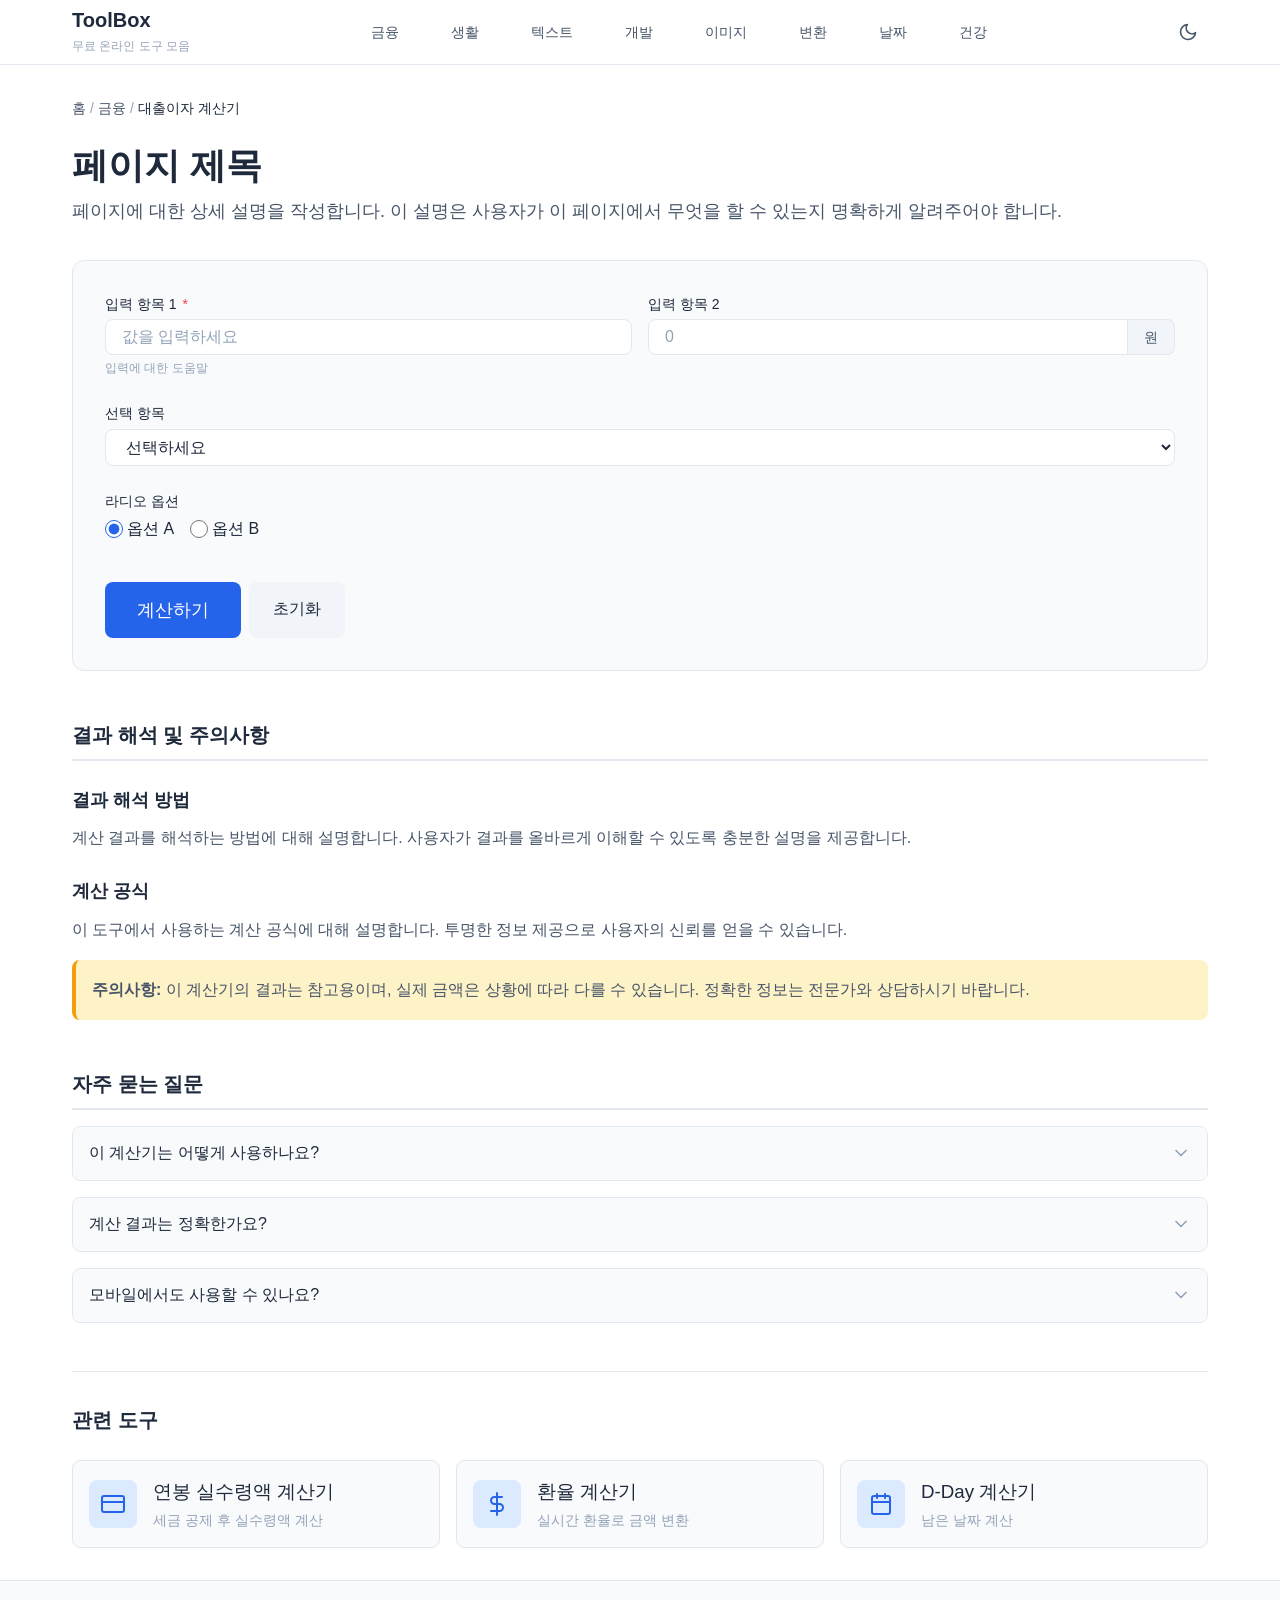
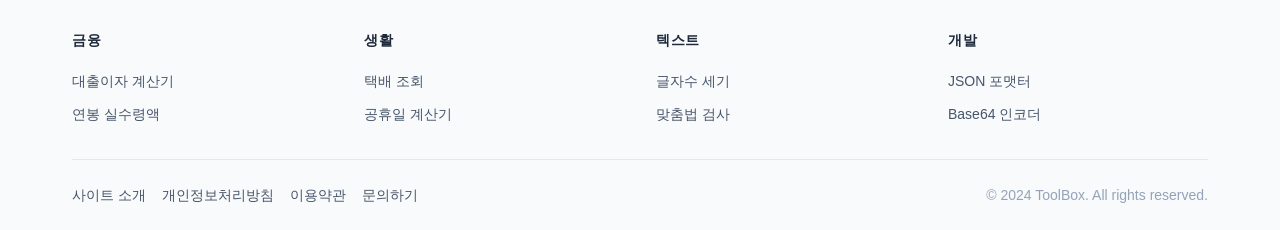
==== template.html @ 07d3b4db "first commit" ====
<!DOCTYPE html>
<html lang="ko">
<head>
  <meta charset="UTF-8">
  <meta name="viewport" content="width=device-width, initial-scale=1.0">

  <!-- SEO Meta Tags -->
  <title>페이지 제목 | 사이트명</title>
  <meta name="description" content="페이지에 대한 설명을 150-160자 내외로 작성합니다. 검색 결과에 표시됩니다.">
  <meta name="keywords" content="키워드1, 키워드2, 키워드3">
  <meta name="author" content="사이트명">
  <meta name="robots" content="index, follow">
  <link rel="canonical" href="https://judysylph.com/page-url">

  <!-- Open Graph / Facebook -->
  <meta property="og:type" content="website">
  <meta property="og:url" content="https://judysylph.com/page-url">
  <meta property="og:title" content="페이지 제목 | 사이트명">
  <meta property="og:description" content="페이지에 대한 설명을 작성합니다.">
  <meta property="og:image" content="https://judysylph.com/assets/images/og-image.png">
  <meta property="og:locale" content="ko_KR">
  <meta property="og:site_name" content="사이트명">

  <!-- Twitter -->
  <meta name="twitter:card" content="summary_large_image">
  <meta name="twitter:url" content="https://judysylph.com/page-url">
  <meta name="twitter:title" content="페이지 제목 | 사이트명">
  <meta name="twitter:description" content="페이지에 대한 설명을 작성합니다.">
  <meta name="twitter:image" content="https://judysylph.com/assets/images/og-image.png">

  <!-- Favicon -->
  <link rel="icon" type="image/x-icon" href="/assets/images/favicon.ico">
  <link rel="apple-touch-icon" href="/assets/images/apple-touch-icon.png">

  <!-- Stylesheets -->
  <link rel="stylesheet" href="/assets/css/variables.css">
  <link rel="stylesheet" href="/assets/css/common.css">
  <link rel="stylesheet" href="/assets/css/tools.css">

  <!-- Structured Data (JSON-LD) -->
  <script type="application/ld+json">
  {
    "@context": "https://schema.org",
    "@type": "WebSite",
    "name": "사이트명",
    "url": "https://judysylph.com",
    "description": "다양한 온라인 도구를 무료로 제공하는 사이트입니다.",
    "potentialAction": {
      "@type": "SearchAction",
      "target": "https://judysylph.com/search?q={search_term_string}",
      "query-input": "required name=search_term_string"
    }
  }
  </script>
</head>
<body>
  <!-- Skip Link for Accessibility -->
  <a href="#main-content" class="skip-link">본문으로 바로가기</a>

  <!-- ========================================================================
       Header
       ======================================================================== -->
  <header class="site-header">
    <div class="header-container">
      <!-- Site Brand -->
      <div class="site-brand">
        <a href="/">
          <span class="site-name">ToolBox</span>
        </a>
        <span class="site-tagline">무료 온라인 도구 모음</span>
      </div>

      <!-- Main Navigation (Desktop) -->
      <nav class="main-nav" aria-label="메인 메뉴">
        <ul class="nav-list">
          <li class="nav-item"><a href="/tools/finance/">금융</a></li>
          <li class="nav-item"><a href="/tools/life/">생활</a></li>
          <li class="nav-item"><a href="/tools/text/">텍스트</a></li>
          <li class="nav-item"><a href="/tools/dev/">개발</a></li>
          <li class="nav-item"><a href="/tools/image/">이미지</a></li>
          <li class="nav-item"><a href="/tools/convert/">변환</a></li>
          <li class="nav-item"><a href="/tools/date/">날짜</a></li>
          <li class="nav-item"><a href="/tools/health/">건강</a></li>
        </ul>
      </nav>

      <!-- Header Utilities -->
      <div class="header-utils">
        <!-- Theme Toggle -->
        <button type="button" class="btn-icon theme-toggle" aria-label="다크모드 전환">
          <svg class="icon-moon" xmlns="http://www.w3.org/2000/svg" width="20" height="20" viewBox="0 0 24 24" fill="none" stroke="currentColor" stroke-width="2" stroke-linecap="round" stroke-linejoin="round">
            <path d="M21 12.79A9 9 0 1 1 11.21 3 7 7 0 0 0 21 12.79z"></path>
          </svg>
          <svg class="icon-sun" xmlns="http://www.w3.org/2000/svg" width="20" height="20" viewBox="0 0 24 24" fill="none" stroke="currentColor" stroke-width="2" stroke-linecap="round" stroke-linejoin="round" style="display: none;">
            <circle cx="12" cy="12" r="5"></circle>
            <line x1="12" y1="1" x2="12" y2="3"></line>
            <line x1="12" y1="21" x2="12" y2="23"></line>
            <line x1="4.22" y1="4.22" x2="5.64" y2="5.64"></line>
            <line x1="18.36" y1="18.36" x2="19.78" y2="19.78"></line>
            <line x1="1" y1="12" x2="3" y2="12"></line>
            <line x1="21" y1="12" x2="23" y2="12"></line>
            <line x1="4.22" y1="19.78" x2="5.64" y2="18.36"></line>
            <line x1="18.36" y1="5.64" x2="19.78" y2="4.22"></line>
          </svg>
        </button>

        <!-- Mobile Menu Toggle -->
        <button type="button" class="btn-icon mobile-menu-toggle" aria-label="메뉴 열기" aria-expanded="false" aria-controls="mobile-nav">
          <svg class="icon-menu" xmlns="http://www.w3.org/2000/svg" width="20" height="20" viewBox="0 0 24 24" fill="none" stroke="currentColor" stroke-width="2" stroke-linecap="round" stroke-linejoin="round">
            <line x1="3" y1="12" x2="21" y2="12"></line>
            <line x1="3" y1="6" x2="21" y2="6"></line>
            <line x1="3" y1="18" x2="21" y2="18"></line>
          </svg>
          <svg class="icon-close" xmlns="http://www.w3.org/2000/svg" width="20" height="20" viewBox="0 0 24 24" fill="none" stroke="currentColor" stroke-width="2" stroke-linecap="round" stroke-linejoin="round">
            <line x1="18" y1="6" x2="6" y2="18"></line>
            <line x1="6" y1="6" x2="18" y2="18"></line>
          </svg>
        </button>
      </div>
    </div>

    <!-- Mobile Navigation -->
    <nav id="mobile-nav" class="mobile-nav" aria-label="모바일 메뉴">
      <ul class="mobile-nav-list">
        <li class="mobile-nav-item"><a href="/tools/finance/">금융</a></li>
        <li class="mobile-nav-item"><a href="/tools/life/">생활</a></li>
        <li class="mobile-nav-item"><a href="/tools/text/">텍스트</a></li>
        <li class="mobile-nav-item"><a href="/tools/dev/">개발</a></li>
        <li class="mobile-nav-item"><a href="/tools/image/">이미지</a></li>
        <li class="mobile-nav-item"><a href="/tools/convert/">변환</a></li>
        <li class="mobile-nav-item"><a href="/tools/date/">날짜</a></li>
        <li class="mobile-nav-item"><a href="/tools/health/">건강</a></li>
      </ul>
    </nav>
  </header>

  <!-- ========================================================================
       Main Content
       ======================================================================== -->
  <main id="main-content" class="site-main">
    <div class="container">
      <!-- Breadcrumb Navigation -->
      <nav class="breadcrumb" aria-label="현재 위치">
        <ol class="breadcrumb-list">
          <li class="breadcrumb-item"><a href="/">홈</a></li>
          <li class="breadcrumb-item"><a href="/tools/finance/">금융</a></li>
          <li class="breadcrumb-item" aria-current="page">대출이자 계산기</li>
        </ol>
      </nav>

      <!-- Page Header -->
      <header class="page-header">
        <h1 class="page-title">페이지 제목</h1>
        <p class="page-description">
          페이지에 대한 상세 설명을 작성합니다. 이 설명은 사용자가 이 페이지에서
          무엇을 할 수 있는지 명확하게 알려주어야 합니다.
        </p>
      </header>

      <!-- Tool Interface Section -->
      <section class="content-section">
        <div class="tool-interface">
          <form id="tool-form" class="tool-form">
            <!-- Form Row: 2 Columns -->
            <div class="form-row">
              <div class="form-group">
                <label for="input1" class="form-label">
                  입력 항목 1 <span class="required">*</span>
                </label>
                <input
                  type="text"
                  id="input1"
                  class="form-input"
                  placeholder="값을 입력하세요"
                  required
                >
                <span class="form-hint">입력에 대한 도움말</span>
              </div>

              <div class="form-group">
                <label for="input2" class="form-label">입력 항목 2</label>
                <div class="input-group">
                  <input
                    type="number"
                    id="input2"
                    class="form-input"
                    placeholder="0"
                  >
                  <span class="input-addon">원</span>
                </div>
              </div>
            </div>

            <!-- Form Group: Select -->
            <div class="form-group">
              <label for="select1" class="form-label">선택 항목</label>
              <select id="select1" class="form-select">
                <option value="">선택하세요</option>
                <option value="option1">옵션 1</option>
                <option value="option2">옵션 2</option>
                <option value="option3">옵션 3</option>
              </select>
            </div>

            <!-- Form Group: Radio -->
            <div class="form-group">
              <span class="form-label">라디오 옵션</span>
              <div class="option-group">
                <label class="option-item">
                  <input type="radio" name="radioOption" value="a" checked>
                  <span>옵션 A</span>
                </label>
                <label class="option-item">
                  <input type="radio" name="radioOption" value="b">
                  <span>옵션 B</span>
                </label>
              </div>
            </div>

            <!-- Buttons -->
            <div class="btn-group">
              <button type="submit" class="btn btn-primary btn-lg">계산하기</button>
              <button type="reset" class="btn btn-secondary">초기화</button>
            </div>
          </form>

          <!-- Result Area -->
          <div id="result-area" class="tool-result result-hidden" aria-live="polite">
            <h2 class="result-title">계산 결과</h2>

            <!-- Primary Result -->
            <div class="result-primary">
              <p class="result-label">총 금액</p>
              <p class="result-value">1,234,567<span class="result-unit">원</span></p>
            </div>

            <!-- Result Details -->
            <div class="result-list">
              <div class="result-item">
                <span class="result-item-label">항목 1</span>
                <span class="result-item-value">100,000원</span>
              </div>
              <div class="result-item">
                <span class="result-item-label">항목 2</span>
                <span class="result-item-value">50,000원</span>
              </div>
            </div>
          </div>
        </div>
      </section>

      <!-- Guide Section -->
      <section class="content-section tool-guide">
        <h2 class="section-title">결과 해석 및 주의사항</h2>
        <div class="guide-content">
          <h3>결과 해석 방법</h3>
          <p>
            계산 결과를 해석하는 방법에 대해 설명합니다. 사용자가 결과를 올바르게
            이해할 수 있도록 충분한 설명을 제공합니다.
          </p>

          <h3>계산 공식</h3>
          <p>
            이 도구에서 사용하는 계산 공식에 대해 설명합니다. 투명한 정보 제공으로
            사용자의 신뢰를 얻을 수 있습니다.
          </p>

          <div class="notice-box warning">
            <strong>주의사항:</strong> 이 계산기의 결과는 참고용이며, 실제 금액은
            상황에 따라 다를 수 있습니다. 정확한 정보는 전문가와 상담하시기 바랍니다.
          </div>
        </div>
      </section>

      <!-- FAQ Section -->
      <section class="content-section tool-faq">
        <h2 class="section-title">자주 묻는 질문</h2>
        <div class="faq-list" itemscope itemtype="https://schema.org/FAQPage">
          <!-- FAQ Item 1 -->
          <div class="faq-item" itemscope itemprop="mainEntity" itemtype="https://schema.org/Question">
            <button type="button" class="faq-question" aria-expanded="false">
              <span itemprop="name">이 계산기는 어떻게 사용하나요?</span>
              <svg class="faq-icon" xmlns="http://www.w3.org/2000/svg" width="20" height="20" viewBox="0 0 24 24" fill="none" stroke="currentColor" stroke-width="2" stroke-linecap="round" stroke-linejoin="round">
                <polyline points="6 9 12 15 18 9"></polyline>
              </svg>
            </button>
            <div class="faq-answer" itemscope itemprop="acceptedAnswer" itemtype="https://schema.org/Answer">
              <div itemprop="text">
                <p>
                  입력 필드에 필요한 값을 입력한 후 '계산하기' 버튼을 클릭하면
                  결과가 자동으로 계산되어 표시됩니다.
                </p>
              </div>
            </div>
          </div>

          <!-- FAQ Item 2 -->
          <div class="faq-item" itemscope itemprop="mainEntity" itemtype="https://schema.org/Question">
            <button type="button" class="faq-question" aria-expanded="false">
              <span itemprop="name">계산 결과는 정확한가요?</span>
              <svg class="faq-icon" xmlns="http://www.w3.org/2000/svg" width="20" height="20" viewBox="0 0 24 24" fill="none" stroke="currentColor" stroke-width="2" stroke-linecap="round" stroke-linejoin="round">
                <polyline points="6 9 12 15 18 9"></polyline>
              </svg>
            </button>
            <div class="faq-answer" itemscope itemprop="acceptedAnswer" itemtype="https://schema.org/Answer">
              <div itemprop="text">
                <p>
                  이 계산기는 일반적인 공식을 기반으로 계산됩니다. 참고용으로
                  사용하시고, 정확한 정보가 필요한 경우 전문가와 상담하시기 바랍니다.
                </p>
              </div>
            </div>
          </div>

          <!-- FAQ Item 3 -->
          <div class="faq-item" itemscope itemprop="mainEntity" itemtype="https://schema.org/Question">
            <button type="button" class="faq-question" aria-expanded="false">
              <span itemprop="name">모바일에서도 사용할 수 있나요?</span>
              <svg class="faq-icon" xmlns="http://www.w3.org/2000/svg" width="20" height="20" viewBox="0 0 24 24" fill="none" stroke="currentColor" stroke-width="2" stroke-linecap="round" stroke-linejoin="round">
                <polyline points="6 9 12 15 18 9"></polyline>
              </svg>
            </button>
            <div class="faq-answer" itemscope itemprop="acceptedAnswer" itemtype="https://schema.org/Answer">
              <div itemprop="text">
                <p>
                  네, 이 도구는 모든 기기에서 사용할 수 있도록 반응형으로 설계되었습니다.
                  스마트폰, 태블릿, PC 등에서 편리하게 이용하실 수 있습니다.
                </p>
              </div>
            </div>
          </div>
        </div>
      </section>

      <!-- Related Tools -->
      <aside class="related-tools">
        <h2>관련 도구</h2>
        <div class="tools-grid">
          <!-- Tool Card 1 -->
          <a href="/tools/finance/salary-calculator.html" class="tool-card">
            <div class="tool-card-icon">
              <svg xmlns="http://www.w3.org/2000/svg" width="24" height="24" viewBox="0 0 24 24" fill="none" stroke="currentColor" stroke-width="2" stroke-linecap="round" stroke-linejoin="round">
                <rect x="1" y="4" width="22" height="16" rx="2" ry="2"></rect>
                <line x1="1" y1="10" x2="23" y2="10"></line>
              </svg>
            </div>
            <div class="tool-card-content">
              <h3 class="tool-card-title">연봉 실수령액 계산기</h3>
              <p class="tool-card-desc">세금 공제 후 실수령액 계산</p>
            </div>
          </a>

          <!-- Tool Card 2 -->
          <a href="/tools/convert/currency-calculator.html" class="tool-card">
            <div class="tool-card-icon">
              <svg xmlns="http://www.w3.org/2000/svg" width="24" height="24" viewBox="0 0 24 24" fill="none" stroke="currentColor" stroke-width="2" stroke-linecap="round" stroke-linejoin="round">
                <line x1="12" y1="1" x2="12" y2="23"></line>
                <path d="M17 5H9.5a3.5 3.5 0 0 0 0 7h5a3.5 3.5 0 0 1 0 7H6"></path>
              </svg>
            </div>
            <div class="tool-card-content">
              <h3 class="tool-card-title">환율 계산기</h3>
              <p class="tool-card-desc">실시간 환율로 금액 변환</p>
            </div>
          </a>

          <!-- Tool Card 3 -->
          <a href="/tools/date/dday-calculator.html" class="tool-card">
            <div class="tool-card-icon">
              <svg xmlns="http://www.w3.org/2000/svg" width="24" height="24" viewBox="0 0 24 24" fill="none" stroke="currentColor" stroke-width="2" stroke-linecap="round" stroke-linejoin="round">
                <rect x="3" y="4" width="18" height="18" rx="2" ry="2"></rect>
                <line x1="16" y1="2" x2="16" y2="6"></line>
                <line x1="8" y1="2" x2="8" y2="6"></line>
                <line x1="3" y1="10" x2="21" y2="10"></line>
              </svg>
            </div>
            <div class="tool-card-content">
              <h3 class="tool-card-title">D-Day 계산기</h3>
              <p class="tool-card-desc">남은 날짜 계산</p>
            </div>
          </a>
        </div>
      </aside>
    </div>
  </main>

  <!-- ========================================================================
       Footer
       ======================================================================== -->
  <footer class="site-footer">
    <div class="footer-container">
      <!-- Footer Navigation -->
      <div class="footer-nav">
        <div class="footer-section">
          <h3>금융</h3>
          <ul class="footer-links">
            <li><a href="/tools/finance/loan-calculator.html">대출이자 계산기</a></li>
            <li><a href="/tools/finance/salary-calculator.html">연봉 실수령액</a></li>
          </ul>
        </div>
        <div class="footer-section">
          <h3>생활</h3>
          <ul class="footer-links">
            <li><a href="/tools/life/delivery-tracking.html">택배 조회</a></li>
            <li><a href="/tools/life/holiday-calculator.html">공휴일 계산기</a></li>
          </ul>
        </div>
        <div class="footer-section">
          <h3>텍스트</h3>
          <ul class="footer-links">
            <li><a href="/tools/text/char-counter.html">글자수 세기</a></li>
            <li><a href="/tools/text/spell-checker.html">맞춤법 검사</a></li>
          </ul>
        </div>
        <div class="footer-section">
          <h3>개발</h3>
          <ul class="footer-links">
            <li><a href="/tools/dev/json-formatter.html">JSON 포맷터</a></li>
            <li><a href="/tools/dev/base64-encoder.html">Base64 인코더</a></li>
          </ul>
        </div>
      </div>

      <!-- Footer Bottom -->
      <div class="footer-bottom">
        <nav class="footer-legal" aria-label="법적 고지">
          <a href="/pages/about.html">사이트 소개</a>
          <a href="/pages/privacy-policy.html">개인정보처리방침</a>
          <a href="/pages/terms-of-service.html">이용약관</a>
          <a href="/pages/contact.html">문의하기</a>
        </nav>
        <p class="footer-copyright">
          &copy; 2024 ToolBox. All rights reserved.
        </p>
      </div>
    </div>
  </footer>

  <!-- Scripts -->
  <script src="/assets/js/common.js"></script>
  <!-- Tool-specific script -->
  <!-- <script src="/assets/js/tools/tool-name.js"></script> -->
</body>
</html>
---- assets/css/variables.css ----
/* ==========================================================================
   CSS Variables - Design Tokens
   ========================================================================== */

:root {
  /* Colors - Light Theme */
  --color-primary: #2563eb;
  --color-primary-hover: #1d4ed8;
  --color-primary-light: #dbeafe;

  --color-secondary: #64748b;
  --color-secondary-hover: #475569;

  --color-success: #22c55e;
  --color-warning: #f59e0b;
  --color-error: #ef4444;

  /* Background Colors */
  --color-bg-primary: #ffffff;
  --color-bg-secondary: #f8fafc;
  --color-bg-tertiary: #f1f5f9;

  /* Text Colors */
  --color-text-primary: #1e293b;
  --color-text-secondary: #475569;
  --color-text-tertiary: #94a3b8;
  --color-text-inverse: #ffffff;

  /* Border Colors */
  --color-border: #e2e8f0;
  --color-border-hover: #cbd5e1;

  /* Typography */
  --font-family-base: 'Pretendard', -apple-system, BlinkMacSystemFont, 'Segoe UI', Roboto, sans-serif;
  --font-family-mono: 'Fira Code', 'Consolas', monospace;

  --font-size-xs: 0.75rem;    /* 12px */
  --font-size-sm: 0.875rem;   /* 14px */
  --font-size-base: 1rem;     /* 16px */
  --font-size-lg: 1.125rem;   /* 18px */
  --font-size-xl: 1.25rem;    /* 20px */
  --font-size-2xl: 1.5rem;    /* 24px */
  --font-size-3xl: 1.875rem;  /* 30px */
  --font-size-4xl: 2.25rem;   /* 36px */

  --font-weight-normal: 400;
  --font-weight-medium: 500;
  --font-weight-semibold: 600;
  --font-weight-bold: 700;

  --line-height-tight: 1.25;
  --line-height-base: 1.6;
  --line-height-relaxed: 1.75;

  /* Spacing */
  --spacing-xs: 0.25rem;   /* 4px */
  --spacing-sm: 0.5rem;    /* 8px */
  --spacing-md: 1rem;      /* 16px */
  --spacing-lg: 1.5rem;    /* 24px */
  --spacing-xl: 2rem;      /* 32px */
  --spacing-2xl: 3rem;     /* 48px */
  --spacing-3xl: 4rem;     /* 64px */

  /* Layout */
  --container-max-width: 1200px;
  --container-padding: 1rem;
  --header-height: 64px;

  /* Border Radius */
  --radius-sm: 4px;
  --radius-md: 8px;
  --radius-lg: 12px;
  --radius-full: 9999px;

  /* Shadows */
  --shadow-sm: 0 1px 2px rgba(0, 0, 0, 0.05);
  --shadow-md: 0 4px 6px -1px rgba(0, 0, 0, 0.1);
  --shadow-lg: 0 10px 15px -3px rgba(0, 0, 0, 0.1);

  /* Z-index */
  --z-dropdown: 100;
  --z-header: 200;
  --z-modal: 300;

  /* Transitions */
  --transition-fast: 150ms ease;
  --transition-base: 250ms ease;
}

/* Dark Theme */
[data-theme="dark"] {
  --color-primary: #3b82f6;
  --color-primary-hover: #60a5fa;
  --color-primary-light: #1e3a5f;

  --color-bg-primary: #0f172a;
  --color-bg-secondary: #1e293b;
  --color-bg-tertiary: #334155;

  --color-text-primary: #f1f5f9;
  --color-text-secondary: #cbd5e1;
  --color-text-tertiary: #64748b;

  --color-border: #334155;
  --color-border-hover: #475569;

  --shadow-sm: 0 1px 2px rgba(0, 0, 0, 0.3);
  --shadow-md: 0 4px 6px -1px rgba(0, 0, 0, 0.4);
  --shadow-lg: 0 10px 15px -3px rgba(0, 0, 0, 0.5);
}
---- assets/css/common.css ----
/* ==========================================================================
   Common Styles - Base Layout
   ========================================================================== */

/* Reset & Base
   ========================================================================== */
*,
*::before,
*::after {
  box-sizing: border-box;
  margin: 0;
  padding: 0;
}

html {
  font-size: 16px;
  scroll-behavior: smooth;
  -webkit-text-size-adjust: 100%;
}

body {
  font-family: var(--font-family-base);
  font-size: var(--font-size-base);
  font-weight: var(--font-weight-normal);
  line-height: var(--line-height-base);
  color: var(--color-text-primary);
  background-color: var(--color-bg-primary);
  min-height: 100vh;
  display: flex;
  flex-direction: column;
}

/* Links */
a {
  color: var(--color-primary);
  text-decoration: none;
  transition: color var(--transition-fast);
}

a:hover {
  color: var(--color-primary-hover);
}

a:focus-visible {
  outline: 2px solid var(--color-primary);
  outline-offset: 2px;
}

/* Images */
img {
  max-width: 100%;
  height: auto;
  display: block;
}

/* Lists */
ul,
ol {
  list-style: none;
}

/* Buttons */
button {
  font-family: inherit;
  font-size: inherit;
  cursor: pointer;
  border: none;
  background: none;
}

button:focus-visible {
  outline: 2px solid var(--color-primary);
  outline-offset: 2px;
}

/* Inputs */
input,
textarea,
select {
  font-family: inherit;
  font-size: inherit;
}

/* Container
   ========================================================================== */
.container {
  width: 100%;
  max-width: var(--container-max-width);
  margin: 0 auto;
  padding: 0 var(--container-padding);
}

/* Skip Link (Accessibility)
   ========================================================================== */
.skip-link {
  position: absolute;
  top: -100%;
  left: 0;
  background: var(--color-primary);
  color: var(--color-text-inverse);
  padding: var(--spacing-sm) var(--spacing-md);
  z-index: var(--z-modal);
  transition: top var(--transition-fast);
}

.skip-link:focus {
  top: 0;
}

/* ==========================================================================
   Header
   ========================================================================== */
.site-header {
  position: sticky;
  top: 0;
  z-index: var(--z-header);
  background-color: var(--color-bg-primary);
  border-bottom: 1px solid var(--color-border);
}

.header-container {
  display: flex;
  align-items: center;
  justify-content: space-between;
  height: var(--header-height);
  padding: 0 var(--container-padding);
  max-width: var(--container-max-width);
  margin: 0 auto;
}

/* Logo & Site Info */
.site-brand {
  display: flex;
  flex-direction: column;
  gap: 2px;
}

.site-brand a {
  color: var(--color-text-primary);
  text-decoration: none;
}

.site-name {
  font-size: var(--font-size-xl);
  font-weight: var(--font-weight-bold);
  line-height: var(--line-height-tight);
}

.site-tagline {
  font-size: var(--font-size-xs);
  color: var(--color-text-tertiary);
  display: none;
}

/* Main Navigation */
.main-nav {
  display: none;
}

.nav-list {
  display: flex;
  align-items: center;
  gap: var(--spacing-xs);
}

.nav-item a {
  display: block;
  padding: var(--spacing-sm) var(--spacing-md);
  color: var(--color-text-secondary);
  font-size: var(--font-size-sm);
  font-weight: var(--font-weight-medium);
  border-radius: var(--radius-md);
  transition: background-color var(--transition-fast), color var(--transition-fast);
}

.nav-item a:hover,
.nav-item a.active {
  color: var(--color-primary);
  background-color: var(--color-primary-light);
}

/* Header Utilities */
.header-utils {
  display: flex;
  align-items: center;
  gap: var(--spacing-sm);
}

.btn-icon {
  display: flex;
  align-items: center;
  justify-content: center;
  width: 40px;
  height: 40px;
  border-radius: var(--radius-md);
  color: var(--color-text-secondary);
  transition: background-color var(--transition-fast), color var(--transition-fast);
}

.btn-icon:hover {
  background-color: var(--color-bg-tertiary);
  color: var(--color-text-primary);
}

.btn-icon svg {
  width: 20px;
  height: 20px;
}

/* Mobile Menu Toggle */
.mobile-menu-toggle {
  display: flex;
}

.mobile-menu-toggle .icon-close {
  display: none;
}

.mobile-menu-toggle.active .icon-menu {
  display: none;
}

.mobile-menu-toggle.active .icon-close {
  display: block;
}

/* Mobile Navigation */
.mobile-nav {
  display: none;
  position: absolute;
  top: var(--header-height);
  left: 0;
  right: 0;
  background-color: var(--color-bg-primary);
  border-bottom: 1px solid var(--color-border);
  box-shadow: var(--shadow-lg);
  max-height: calc(100vh - var(--header-height));
  overflow-y: auto;
}

.mobile-nav.active {
  display: block;
}

.mobile-nav-list {
  padding: var(--spacing-md);
}

.mobile-nav-item a {
  display: block;
  padding: var(--spacing-md);
  color: var(--color-text-secondary);
  font-weight: var(--font-weight-medium);
  border-radius: var(--radius-md);
}

.mobile-nav-item a:hover,
.mobile-nav-item a.active {
  color: var(--color-primary);
  background-color: var(--color-primary-light);
}

/* ==========================================================================
   Main Content
   ========================================================================== */
.site-main {
  flex: 1;
  padding: var(--spacing-xl) 0;
}

/* Breadcrumb */
.breadcrumb {
  margin-bottom: var(--spacing-lg);
}

.breadcrumb-list {
  display: flex;
  flex-wrap: wrap;
  align-items: center;
  gap: var(--spacing-xs);
  font-size: var(--font-size-sm);
}

.breadcrumb-item {
  display: flex;
  align-items: center;
  gap: var(--spacing-xs);
  color: var(--color-text-tertiary);
}

.breadcrumb-item:not(:last-child)::after {
  content: '/';
  color: var(--color-text-tertiary);
}

.breadcrumb-item a {
  color: var(--color-text-secondary);
}

.breadcrumb-item a:hover {
  color: var(--color-primary);
}

.breadcrumb-item[aria-current="page"] {
  color: var(--color-text-primary);
  font-weight: var(--font-weight-medium);
}

/* Page Header */
.page-header {
  margin-bottom: var(--spacing-xl);
}

.page-title {
  font-size: var(--font-size-3xl);
  font-weight: var(--font-weight-bold);
  line-height: var(--line-height-tight);
  color: var(--color-text-primary);
  margin-bottom: var(--spacing-sm);
}

.page-description {
  font-size: var(--font-size-lg);
  color: var(--color-text-secondary);
  line-height: var(--line-height-relaxed);
}

/* Content Sections */
.content-section {
  margin-bottom: var(--spacing-2xl);
}

.section-title {
  font-size: var(--font-size-xl);
  font-weight: var(--font-weight-semibold);
  color: var(--color-text-primary);
  margin-bottom: var(--spacing-md);
  padding-bottom: var(--spacing-sm);
  border-bottom: 2px solid var(--color-border);
}

.section-content {
  color: var(--color-text-secondary);
  line-height: var(--line-height-relaxed);
}

.section-content p {
  margin-bottom: var(--spacing-md);
}

.section-content p:last-child {
  margin-bottom: 0;
}

/* ==========================================================================
   Footer
   ========================================================================== */
.site-footer {
  background-color: var(--color-bg-secondary);
  border-top: 1px solid var(--color-border);
  padding: var(--spacing-2xl) 0 var(--spacing-lg);
  margin-top: auto;
}

.footer-container {
  max-width: var(--container-max-width);
  margin: 0 auto;
  padding: 0 var(--container-padding);
}

/* Footer Navigation */
.footer-nav {
  display: grid;
  grid-template-columns: repeat(2, 1fr);
  gap: var(--spacing-xl);
  margin-bottom: var(--spacing-xl);
}

.footer-section h3 {
  font-size: var(--font-size-sm);
  font-weight: var(--font-weight-semibold);
  color: var(--color-text-primary);
  margin-bottom: var(--spacing-md);
  text-transform: uppercase;
  letter-spacing: 0.05em;
}

.footer-links {
  display: flex;
  flex-direction: column;
  gap: var(--spacing-sm);
}

.footer-links a {
  color: var(--color-text-secondary);
  font-size: var(--font-size-sm);
}

.footer-links a:hover {
  color: var(--color-primary);
}

/* Footer Bottom */
.footer-bottom {
  display: flex;
  flex-direction: column;
  gap: var(--spacing-md);
  padding-top: var(--spacing-lg);
  border-top: 1px solid var(--color-border);
}

.footer-legal {
  display: flex;
  flex-wrap: wrap;
  gap: var(--spacing-md);
}

.footer-legal a {
  color: var(--color-text-secondary);
  font-size: var(--font-size-sm);
}

.footer-legal a:hover {
  color: var(--color-primary);
}

.footer-copyright {
  font-size: var(--font-size-sm);
  color: var(--color-text-tertiary);
}

/* ==========================================================================
   Utility Classes
   ========================================================================== */

/* Visibility */
.visually-hidden {
  position: absolute;
  width: 1px;
  height: 1px;
  padding: 0;
  margin: -1px;
  overflow: hidden;
  clip: rect(0, 0, 0, 0);
  white-space: nowrap;
  border: 0;
}

/* Text */
.text-center {
  text-align: center;
}

.text-primary {
  color: var(--color-primary);
}

.text-secondary {
  color: var(--color-text-secondary);
}

/* Spacing */
.mt-md {
  margin-top: var(--spacing-md);
}

.mb-md {
  margin-bottom: var(--spacing-md);
}

.mt-lg {
  margin-top: var(--spacing-lg);
}

.mb-lg {
  margin-bottom: var(--spacing-lg);
}

/* ==========================================================================
   Responsive - Tablet (768px+)
   ========================================================================== */
@media (min-width: 768px) {
  :root {
    --container-padding: 1.5rem;
  }

  .site-tagline {
    display: block;
  }

  .main-nav {
    display: block;
  }

  .mobile-menu-toggle {
    display: none;
  }

  .mobile-nav {
    display: none !important;
  }

  .page-title {
    font-size: var(--font-size-4xl);
  }

  .footer-nav {
    grid-template-columns: repeat(4, 1fr);
  }

  .footer-bottom {
    flex-direction: row;
    justify-content: space-between;
    align-items: center;
  }
}

/* ==========================================================================
   Responsive - Desktop (1024px+)
   ========================================================================== */
@media (min-width: 1024px) {
  :root {
    --container-padding: 2rem;
  }

  .nav-item a {
    padding: var(--spacing-sm) var(--spacing-lg);
  }
}

/* ==========================================================================
   Print Styles
   ========================================================================== */
@media print {
  .site-header,
  .site-footer,
  .breadcrumb,
  .btn-icon {
    display: none;
  }

  .site-main {
    padding: 0;
  }

  body {
    font-size: 12pt;
    line-height: 1.5;
    color: #000;
    background: #fff;
  }

  a {
    color: #000;
    text-decoration: underline;
  }
}
---- assets/css/tools.css ----
/* ==========================================================================
   Tool Pages Styles
   ========================================================================== */

/* Tool Interface Container
   ========================================================================== */
.tool-interface {
  background-color: var(--color-bg-secondary);
  border: 1px solid var(--color-border);
  border-radius: var(--radius-lg);
  padding: var(--spacing-lg);
  margin-bottom: var(--spacing-xl);
}

/* Form Styles
   ========================================================================== */
.tool-form {
  display: flex;
  flex-direction: column;
  gap: var(--spacing-lg);
}

.form-group {
  display: flex;
  flex-direction: column;
  gap: var(--spacing-xs);
}

.form-row {
  display: grid;
  gap: var(--spacing-md);
}

.form-label {
  font-size: var(--font-size-sm);
  font-weight: var(--font-weight-medium);
  color: var(--color-text-primary);
}

.form-label .required {
  color: var(--color-error);
  margin-left: 2px;
}

.form-input,
.form-select,
.form-textarea {
  width: 100%;
  padding: var(--spacing-sm) var(--spacing-md);
  font-size: var(--font-size-base);
  color: var(--color-text-primary);
  background-color: var(--color-bg-primary);
  border: 1px solid var(--color-border);
  border-radius: var(--radius-md);
  transition: border-color var(--transition-fast), box-shadow var(--transition-fast);
}

.form-input:focus,
.form-select:focus,
.form-textarea:focus {
  outline: none;
  border-color: var(--color-primary);
  box-shadow: 0 0 0 3px var(--color-primary-light);
}

.form-input::placeholder {
  color: var(--color-text-tertiary);
}

.form-input:disabled,
.form-select:disabled {
  background-color: var(--color-bg-tertiary);
  cursor: not-allowed;
  opacity: 0.7;
}

.form-textarea {
  min-height: 120px;
  resize: vertical;
}

.form-hint {
  font-size: var(--font-size-xs);
  color: var(--color-text-tertiary);
}

.form-error {
  font-size: var(--font-size-xs);
  color: var(--color-error);
}

/* Input Group (Input + Addon) */
.input-group {
  display: flex;
}

.input-group .form-input {
  border-top-right-radius: 0;
  border-bottom-right-radius: 0;
}

.input-addon {
  display: flex;
  align-items: center;
  padding: 0 var(--spacing-md);
  background-color: var(--color-bg-tertiary);
  border: 1px solid var(--color-border);
  border-left: none;
  border-radius: 0 var(--radius-md) var(--radius-md) 0;
  font-size: var(--font-size-sm);
  color: var(--color-text-secondary);
}

/* Radio & Checkbox Group */
.option-group {
  display: flex;
  flex-wrap: wrap;
  gap: var(--spacing-md);
}

.option-item {
  display: flex;
  align-items: center;
  gap: var(--spacing-xs);
  cursor: pointer;
}

.option-item input[type="radio"],
.option-item input[type="checkbox"] {
  width: 18px;
  height: 18px;
  accent-color: var(--color-primary);
  cursor: pointer;
}

/* Buttons
   ========================================================================== */
.btn-group {
  display: flex;
  flex-wrap: wrap;
  gap: var(--spacing-sm);
  margin-top: var(--spacing-md);
}

.btn {
  display: inline-flex;
  align-items: center;
  justify-content: center;
  gap: var(--spacing-xs);
  padding: var(--spacing-sm) var(--spacing-lg);
  font-size: var(--font-size-base);
  font-weight: var(--font-weight-medium);
  border-radius: var(--radius-md);
  transition: background-color var(--transition-fast), transform var(--transition-fast);
}

.btn:active {
  transform: scale(0.98);
}

.btn-primary {
  background-color: var(--color-primary);
  color: var(--color-text-inverse);
}

.btn-primary:hover {
  background-color: var(--color-primary-hover);
  color: var(--color-text-inverse);
}

.btn-secondary {
  background-color: var(--color-bg-tertiary);
  color: var(--color-text-primary);
}

.btn-secondary:hover {
  background-color: var(--color-border);
}

.btn-lg {
  padding: var(--spacing-md) var(--spacing-xl);
  font-size: var(--font-size-lg);
}

.btn svg {
  width: 18px;
  height: 18px;
}

/* Result Area
   ========================================================================== */
.tool-result {
  margin-top: var(--spacing-lg);
  padding-top: var(--spacing-lg);
  border-top: 1px solid var(--color-border);
}

.result-hidden {
  display: none;
}

.result-title {
  font-size: var(--font-size-lg);
  font-weight: var(--font-weight-semibold);
  color: var(--color-text-primary);
  margin-bottom: var(--spacing-md);
}

/* Primary Result */
.result-primary {
  background-color: var(--color-primary-light);
  border: 1px solid var(--color-primary);
  border-radius: var(--radius-md);
  padding: var(--spacing-lg);
  margin-bottom: var(--spacing-md);
  text-align: center;
}

.result-label {
  font-size: var(--font-size-sm);
  color: var(--color-text-secondary);
  margin-bottom: var(--spacing-xs);
}

.result-value {
  font-size: var(--font-size-3xl);
  font-weight: var(--font-weight-bold);
  color: var(--color-primary);
}

.result-unit {
  font-size: var(--font-size-lg);
  color: var(--color-text-secondary);
  margin-left: var(--spacing-xs);
}

/* Result Table */
.result-table {
  width: 100%;
  border-collapse: collapse;
  font-size: var(--font-size-sm);
}

.result-table th,
.result-table td {
  padding: var(--spacing-sm) var(--spacing-md);
  text-align: left;
  border-bottom: 1px solid var(--color-border);
}

.result-table th {
  background-color: var(--color-bg-tertiary);
  font-weight: var(--font-weight-semibold);
  color: var(--color-text-primary);
}

.result-table td {
  color: var(--color-text-secondary);
}

.result-table tbody tr:hover {
  background-color: var(--color-bg-tertiary);
}

.result-table .text-right {
  text-align: right;
}

/* Result List */
.result-list {
  display: flex;
  flex-direction: column;
  gap: var(--spacing-sm);
}

.result-item {
  display: flex;
  justify-content: space-between;
  padding: var(--spacing-sm) 0;
  border-bottom: 1px solid var(--color-border);
}

.result-item:last-child {
  border-bottom: none;
}

.result-item-label {
  color: var(--color-text-secondary);
}

.result-item-value {
  font-weight: var(--font-weight-medium);
  color: var(--color-text-primary);
}

/* Guide Section
   ========================================================================== */
.tool-guide {
  margin-bottom: var(--spacing-2xl);
}

.guide-content {
  color: var(--color-text-secondary);
  line-height: var(--line-height-relaxed);
}

.guide-content h3 {
  font-size: var(--font-size-lg);
  font-weight: var(--font-weight-semibold);
  color: var(--color-text-primary);
  margin-top: var(--spacing-lg);
  margin-bottom: var(--spacing-sm);
}

.guide-content p {
  margin-bottom: var(--spacing-md);
}

.guide-content ul,
.guide-content ol {
  margin-bottom: var(--spacing-md);
  padding-left: var(--spacing-lg);
}

.guide-content ul {
  list-style: disc;
}

.guide-content ol {
  list-style: decimal;
}

.guide-content li {
  margin-bottom: var(--spacing-xs);
}

/* Notice Box */
.notice-box {
  padding: var(--spacing-md);
  border-radius: var(--radius-md);
  margin: var(--spacing-md) 0;
}

.notice-box.info {
  background-color: var(--color-primary-light);
  border-left: 4px solid var(--color-primary);
}

.notice-box.warning {
  background-color: #fef3c7;
  border-left: 4px solid var(--color-warning);
}

.notice-box.error {
  background-color: #fee2e2;
  border-left: 4px solid var(--color-error);
}

[data-theme="dark"] .notice-box.warning {
  background-color: #422006;
}

[data-theme="dark"] .notice-box.error {
  background-color: #450a0a;
}

/* FAQ Section
   ========================================================================== */
.tool-faq {
  margin-bottom: var(--spacing-2xl);
}

.faq-list {
  display: flex;
  flex-direction: column;
  gap: var(--spacing-md);
}

.faq-item {
  border: 1px solid var(--color-border);
  border-radius: var(--radius-md);
  overflow: hidden;
}

.faq-question {
  width: 100%;
  display: flex;
  justify-content: space-between;
  align-items: center;
  padding: var(--spacing-md);
  text-align: left;
  font-size: var(--font-size-base);
  font-weight: var(--font-weight-medium);
  color: var(--color-text-primary);
  background-color: var(--color-bg-secondary);
  cursor: pointer;
}

.faq-question:hover {
  background-color: var(--color-bg-tertiary);
}

.faq-icon {
  width: 20px;
  height: 20px;
  color: var(--color-text-tertiary);
  transition: transform var(--transition-base);
}

.faq-item.active .faq-icon {
  transform: rotate(180deg);
}

.faq-answer {
  display: none;
  padding: var(--spacing-md);
  color: var(--color-text-secondary);
  line-height: var(--line-height-relaxed);
  background-color: var(--color-bg-primary);
}

.faq-item.active .faq-answer {
  display: block;
}

/* Related Tools
   ========================================================================== */
.related-tools {
  margin-top: var(--spacing-2xl);
  padding-top: var(--spacing-xl);
  border-top: 1px solid var(--color-border);
}

.related-tools h2 {
  font-size: var(--font-size-xl);
  font-weight: var(--font-weight-semibold);
  margin-bottom: var(--spacing-lg);
}

.tools-grid {
  display: grid;
  grid-template-columns: repeat(1, 1fr);
  gap: var(--spacing-md);
}

.tool-card {
  display: flex;
  align-items: center;
  gap: var(--spacing-md);
  padding: var(--spacing-md);
  background-color: var(--color-bg-secondary);
  border: 1px solid var(--color-border);
  border-radius: var(--radius-md);
  transition: border-color var(--transition-fast), box-shadow var(--transition-fast);
}

.tool-card:hover {
  border-color: var(--color-primary);
  box-shadow: var(--shadow-md);
}

.tool-card-icon {
  width: 48px;
  height: 48px;
  display: flex;
  align-items: center;
  justify-content: center;
  background-color: var(--color-primary-light);
  border-radius: var(--radius-md);
  color: var(--color-primary);
}

.tool-card-icon svg {
  width: 24px;
  height: 24px;
}

.tool-card-content {
  flex: 1;
}

.tool-card-title {
  font-weight: var(--font-weight-medium);
  color: var(--color-text-primary);
  margin-bottom: 2px;
}

.tool-card-desc {
  font-size: var(--font-size-sm);
  color: var(--color-text-tertiary);
}

/* Ad Container Placeholder
   ========================================================================== */
.ad-container {
  margin: var(--spacing-xl) 0;
  padding: var(--spacing-lg);
  background-color: var(--color-bg-tertiary);
  border: 1px dashed var(--color-border);
  border-radius: var(--radius-md);
  text-align: center;
  min-height: 100px;
}

.ad-placeholder-text {
  font-size: var(--font-size-sm);
  color: var(--color-text-tertiary);
}

/* ==========================================================================
   Responsive - Tablet (768px+)
   ========================================================================== */
@media (min-width: 768px) {
  .tool-interface {
    padding: var(--spacing-xl);
  }

  .form-row {
    grid-template-columns: repeat(2, 1fr);
  }

  .form-row.cols-3 {
    grid-template-columns: repeat(3, 1fr);
  }

  .tools-grid {
    grid-template-columns: repeat(2, 1fr);
  }
}

/* ==========================================================================
   Responsive - Desktop (1024px+)
   ========================================================================== */
@media (min-width: 1024px) {
  .tools-grid {
    grid-template-columns: repeat(3, 1fr);
  }

  .result-primary {
    padding: var(--spacing-xl);
  }

  .result-value {
    font-size: var(--font-size-4xl);
  }
}
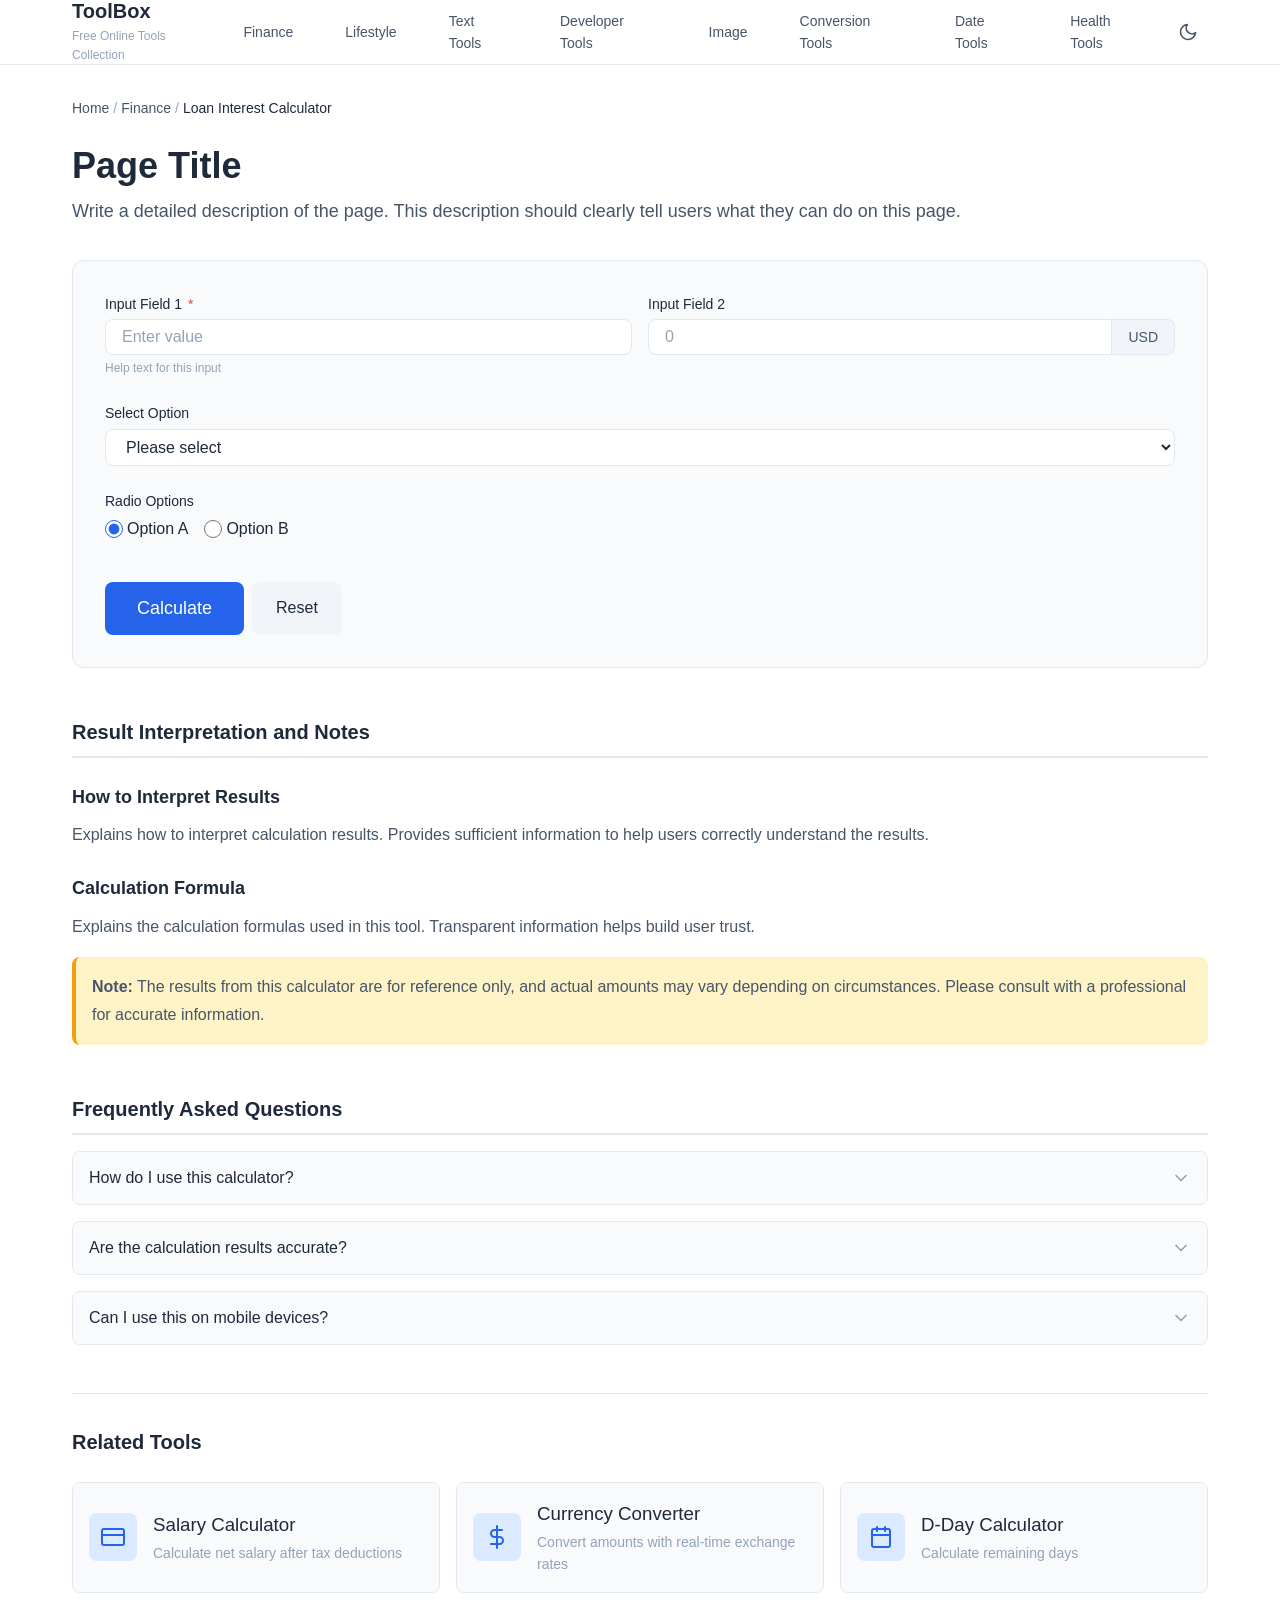
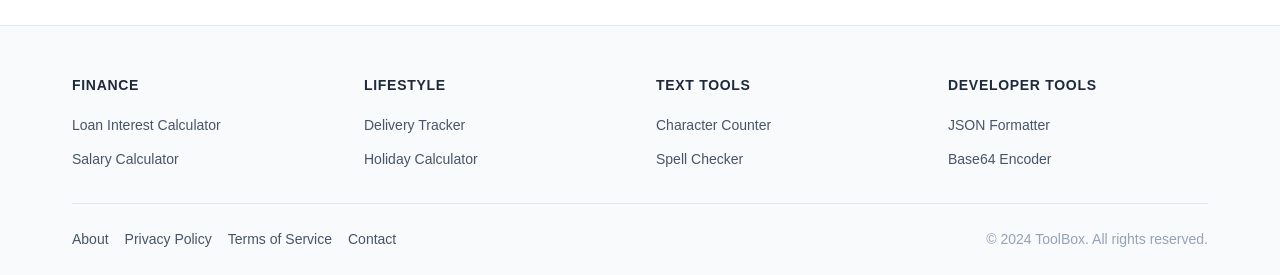
==== commit ec06ecc0: "Translate entire website from Korean to English Complete English translation of ToolBox website incl" ====
--- a/template.html
+++ b/template.html
@@ -1,31 +1,31 @@
 <!DOCTYPE html>
-<html lang="ko">
+<html lang="en">
 <head>
   <meta charset="UTF-8">
   <meta name="viewport" content="width=device-width, initial-scale=1.0">
 
   <!-- SEO Meta Tags -->
-  <title>페이지 제목 | 사이트명</title>
-  <meta name="description" content="페이지에 대한 설명을 150-160자 내외로 작성합니다. 검색 결과에 표시됩니다.">
-  <meta name="keywords" content="키워드1, 키워드2, 키워드3">
-  <meta name="author" content="사이트명">
+  <title>Page Title | Site Name</title>
+  <meta name="description" content="Write a 150-160 character page description. This appears in search results.">
+  <meta name="keywords" content="keyword1, keyword2, keyword3">
+  <meta name="author" content="Site Name">
   <meta name="robots" content="index, follow">
   <link rel="canonical" href="https://judysylph.com/page-url">
 
   <!-- Open Graph / Facebook -->
   <meta property="og:type" content="website">
   <meta property="og:url" content="https://judysylph.com/page-url">
-  <meta property="og:title" content="페이지 제목 | 사이트명">
-  <meta property="og:description" content="페이지에 대한 설명을 작성합니다.">
+  <meta property="og:title" content="Page Title | Site Name">
+  <meta property="og:description" content="Write a page description.">
   <meta property="og:image" content="https://judysylph.com/assets/images/og-image.png">
-  <meta property="og:locale" content="ko_KR">
-  <meta property="og:site_name" content="사이트명">
+  <meta property="og:locale" content="en_US">
+  <meta property="og:site_name" content="Site Name">
 
   <!-- Twitter -->
   <meta name="twitter:card" content="summary_large_image">
   <meta name="twitter:url" content="https://judysylph.com/page-url">
-  <meta name="twitter:title" content="페이지 제목 | 사이트명">
-  <meta name="twitter:description" content="페이지에 대한 설명을 작성합니다.">
+  <meta name="twitter:title" content="Page Title | Site Name">
+  <meta name="twitter:description" content="Write a page description.">
   <meta name="twitter:image" content="https://judysylph.com/assets/images/og-image.png">
 
   <!-- Favicon -->
@@ -42,9 +42,9 @@
   {
     "@context": "https://schema.org",
     "@type": "WebSite",
-    "name": "사이트명",
+    "name": "Site Name",
     "url": "https://judysylph.com",
-    "description": "다양한 온라인 도구를 무료로 제공하는 사이트입니다.",
+    "description": "A website offering a variety of free online tools.",
     "potentialAction": {
       "@type": "SearchAction",
       "target": "https://judysylph.com/search?q={search_term_string}",
@@ -55,7 +55,7 @@
 </head>
 <body>
   <!-- Skip Link for Accessibility -->
-  <a href="#main-content" class="skip-link">본문으로 바로가기</a>
+  <a href="#main-content" class="skip-link">Skip to main content</a>
 
   <!-- ========================================================================
        Header
@@ -67,27 +67,27 @@
         <a href="/">
           <span class="site-name">ToolBox</span>
         </a>
-        <span class="site-tagline">무료 온라인 도구 모음</span>
+        <span class="site-tagline">Free Online Tools Collection</span>
       </div>
 
       <!-- Main Navigation (Desktop) -->
-      <nav class="main-nav" aria-label="메인 메뉴">
+      <nav class="main-nav" aria-label="Main menu">
         <ul class="nav-list">
-          <li class="nav-item"><a href="/tools/finance/">금융</a></li>
-          <li class="nav-item"><a href="/tools/life/">생활</a></li>
-          <li class="nav-item"><a href="/tools/text/">텍스트</a></li>
-          <li class="nav-item"><a href="/tools/dev/">개발</a></li>
-          <li class="nav-item"><a href="/tools/image/">이미지</a></li>
-          <li class="nav-item"><a href="/tools/convert/">변환</a></li>
-          <li class="nav-item"><a href="/tools/date/">날짜</a></li>
-          <li class="nav-item"><a href="/tools/health/">건강</a></li>
+          <li class="nav-item"><a href="/tools/finance/">Finance</a></li>
+          <li class="nav-item"><a href="/tools/life/">Lifestyle</a></li>
+          <li class="nav-item"><a href="/tools/text/">Text Tools</a></li>
+          <li class="nav-item"><a href="/tools/dev/">Developer Tools</a></li>
+          <li class="nav-item"><a href="/tools/image/">Image</a></li>
+          <li class="nav-item"><a href="/tools/convert/">Conversion Tools</a></li>
+          <li class="nav-item"><a href="/tools/date/">Date Tools</a></li>
+          <li class="nav-item"><a href="/tools/health/">Health Tools</a></li>
         </ul>
       </nav>
 
       <!-- Header Utilities -->
       <div class="header-utils">
         <!-- Theme Toggle -->
-        <button type="button" class="btn-icon theme-toggle" aria-label="다크모드 전환">
+        <button type="button" class="btn-icon theme-toggle" aria-label="Toggle dark mode">
           <svg class="icon-moon" xmlns="http://www.w3.org/2000/svg" width="20" height="20" viewBox="0 0 24 24" fill="none" stroke="currentColor" stroke-width="2" stroke-linecap="round" stroke-linejoin="round">
             <path d="M21 12.79A9 9 0 1 1 11.21 3 7 7 0 0 0 21 12.79z"></path>
           </svg>
@@ -105,7 +105,7 @@
         </button>
 
         <!-- Mobile Menu Toggle -->
-        <button type="button" class="btn-icon mobile-menu-toggle" aria-label="메뉴 열기" aria-expanded="false" aria-controls="mobile-nav">
+        <button type="button" class="btn-icon mobile-menu-toggle" aria-label="Open menu" aria-expanded="false" aria-controls="mobile-nav">
           <svg class="icon-menu" xmlns="http://www.w3.org/2000/svg" width="20" height="20" viewBox="0 0 24 24" fill="none" stroke="currentColor" stroke-width="2" stroke-linecap="round" stroke-linejoin="round">
             <line x1="3" y1="12" x2="21" y2="12"></line>
             <line x1="3" y1="6" x2="21" y2="6"></line>
@@ -120,16 +120,16 @@
     </div>
 
     <!-- Mobile Navigation -->
-    <nav id="mobile-nav" class="mobile-nav" aria-label="모바일 메뉴">
+    <nav id="mobile-nav" class="mobile-nav" aria-label="Mobile menu">
       <ul class="mobile-nav-list">
-        <li class="mobile-nav-item"><a href="/tools/finance/">금융</a></li>
-        <li class="mobile-nav-item"><a href="/tools/life/">생활</a></li>
-        <li class="mobile-nav-item"><a href="/tools/text/">텍스트</a></li>
-        <li class="mobile-nav-item"><a href="/tools/dev/">개발</a></li>
-        <li class="mobile-nav-item"><a href="/tools/image/">이미지</a></li>
-        <li class="mobile-nav-item"><a href="/tools/convert/">변환</a></li>
-        <li class="mobile-nav-item"><a href="/tools/date/">날짜</a></li>
-        <li class="mobile-nav-item"><a href="/tools/health/">건강</a></li>
+        <li class="mobile-nav-item"><a href="/tools/finance/">Finance</a></li>
+        <li class="mobile-nav-item"><a href="/tools/life/">Lifestyle</a></li>
+        <li class="mobile-nav-item"><a href="/tools/text/">Text Tools</a></li>
+        <li class="mobile-nav-item"><a href="/tools/dev/">Developer Tools</a></li>
+        <li class="mobile-nav-item"><a href="/tools/image/">Image</a></li>
+        <li class="mobile-nav-item"><a href="/tools/convert/">Conversion Tools</a></li>
+        <li class="mobile-nav-item"><a href="/tools/date/">Date Tools</a></li>
+        <li class="mobile-nav-item"><a href="/tools/health/">Health Tools</a></li>
       </ul>
     </nav>
   </header>
@@ -140,20 +140,20 @@
   <main id="main-content" class="site-main">
     <div class="container">
       <!-- Breadcrumb Navigation -->
-      <nav class="breadcrumb" aria-label="현재 위치">
+      <nav class="breadcrumb" aria-label="Breadcrumb">
         <ol class="breadcrumb-list">
-          <li class="breadcrumb-item"><a href="/">홈</a></li>
-          <li class="breadcrumb-item"><a href="/tools/finance/">금융</a></li>
-          <li class="breadcrumb-item" aria-current="page">대출이자 계산기</li>
+          <li class="breadcrumb-item"><a href="/">Home</a></li>
+          <li class="breadcrumb-item"><a href="/tools/finance/">Finance</a></li>
+          <li class="breadcrumb-item" aria-current="page">Loan Interest Calculator</li>
         </ol>
       </nav>
 
       <!-- Page Header -->
       <header class="page-header">
-        <h1 class="page-title">페이지 제목</h1>
+        <h1 class="page-title">Page Title</h1>
         <p class="page-description">
-          페이지에 대한 상세 설명을 작성합니다. 이 설명은 사용자가 이 페이지에서
-          무엇을 할 수 있는지 명확하게 알려주어야 합니다.
+          Write a detailed description of the page. This description should clearly
+          tell users what they can do on this page.
         </p>
       </header>
 
@@ -165,20 +165,20 @@
             <div class="form-row">
               <div class="form-group">
                 <label for="input1" class="form-label">
-                  입력 항목 1 <span class="required">*</span>
+                  Input Field 1 <span class="required">*</span>
                 </label>
                 <input
                   type="text"
                   id="input1"
                   class="form-input"
-                  placeholder="값을 입력하세요"
+                  placeholder="Enter value"
                   required
                 >
-                <span class="form-hint">입력에 대한 도움말</span>
+                <span class="form-hint">Help text for this input</span>
               </div>
 
               <div class="form-group">
-                <label for="input2" class="form-label">입력 항목 2</label>
+                <label for="input2" class="form-label">Input Field 2</label>
                 <div class="input-group">
                   <input
                     type="number"
@@ -186,63 +186,63 @@
                     class="form-input"
                     placeholder="0"
                   >
-                  <span class="input-addon">원</span>
+                  <span class="input-addon">USD</span>
                 </div>
               </div>
             </div>
 
             <!-- Form Group: Select -->
             <div class="form-group">
-              <label for="select1" class="form-label">선택 항목</label>
+              <label for="select1" class="form-label">Select Option</label>
               <select id="select1" class="form-select">
-                <option value="">선택하세요</option>
-                <option value="option1">옵션 1</option>
-                <option value="option2">옵션 2</option>
-                <option value="option3">옵션 3</option>
+                <option value="">Please select</option>
+                <option value="option1">Option 1</option>
+                <option value="option2">Option 2</option>
+                <option value="option3">Option 3</option>
               </select>
             </div>
 
             <!-- Form Group: Radio -->
             <div class="form-group">
-              <span class="form-label">라디오 옵션</span>
+              <span class="form-label">Radio Options</span>
               <div class="option-group">
                 <label class="option-item">
                   <input type="radio" name="radioOption" value="a" checked>
-                  <span>옵션 A</span>
+                  <span>Option A</span>
                 </label>
                 <label class="option-item">
                   <input type="radio" name="radioOption" value="b">
-                  <span>옵션 B</span>
+                  <span>Option B</span>
                 </label>
               </div>
             </div>
 
             <!-- Buttons -->
             <div class="btn-group">
-              <button type="submit" class="btn btn-primary btn-lg">계산하기</button>
-              <button type="reset" class="btn btn-secondary">초기화</button>
+              <button type="submit" class="btn btn-primary btn-lg">Calculate</button>
+              <button type="reset" class="btn btn-secondary">Reset</button>
             </div>
           </form>
 
           <!-- Result Area -->
           <div id="result-area" class="tool-result result-hidden" aria-live="polite">
-            <h2 class="result-title">계산 결과</h2>
+            <h2 class="result-title">Calculation Results</h2>
 
             <!-- Primary Result -->
             <div class="result-primary">
-              <p class="result-label">총 금액</p>
-              <p class="result-value">1,234,567<span class="result-unit">원</span></p>
+              <p class="result-label">Total Amount</p>
+              <p class="result-value">1,234,567<span class="result-unit">USD</span></p>
             </div>
 
             <!-- Result Details -->
             <div class="result-list">
               <div class="result-item">
-                <span class="result-item-label">항목 1</span>
-                <span class="result-item-value">100,000원</span>
+                <span class="result-item-label">Item 1</span>
+                <span class="result-item-value">$100,000</span>
               </div>
               <div class="result-item">
-                <span class="result-item-label">항목 2</span>
-                <span class="result-item-value">50,000원</span>
+                <span class="result-item-label">Item 2</span>
+                <span class="result-item-value">$50,000</span>
               </div>
             </div>
           </div>
@@ -251,35 +251,36 @@
 
       <!-- Guide Section -->
       <section class="content-section tool-guide">
-        <h2 class="section-title">결과 해석 및 주의사항</h2>
+        <h2 class="section-title">Result Interpretation and Notes</h2>
         <div class="guide-content">
-          <h3>결과 해석 방법</h3>
+          <h3>How to Interpret Results</h3>
           <p>
-            계산 결과를 해석하는 방법에 대해 설명합니다. 사용자가 결과를 올바르게
-            이해할 수 있도록 충분한 설명을 제공합니다.
+            Explains how to interpret calculation results. Provides sufficient information
+            to help users correctly understand the results.
           </p>
 
-          <h3>계산 공식</h3>
+          <h3>Calculation Formula</h3>
           <p>
-            이 도구에서 사용하는 계산 공식에 대해 설명합니다. 투명한 정보 제공으로
-            사용자의 신뢰를 얻을 수 있습니다.
+            Explains the calculation formulas used in this tool. Transparent information
+            helps build user trust.
           </p>
 
           <div class="notice-box warning">
-            <strong>주의사항:</strong> 이 계산기의 결과는 참고용이며, 실제 금액은
-            상황에 따라 다를 수 있습니다. 정확한 정보는 전문가와 상담하시기 바랍니다.
+            <strong>Note:</strong> The results from this calculator are for reference only,
+            and actual amounts may vary depending on circumstances. Please consult with a
+            professional for accurate information.
           </div>
         </div>
       </section>
 
       <!-- FAQ Section -->
       <section class="content-section tool-faq">
-        <h2 class="section-title">자주 묻는 질문</h2>
+        <h2 class="section-title">Frequently Asked Questions</h2>
         <div class="faq-list" itemscope itemtype="https://schema.org/FAQPage">
           <!-- FAQ Item 1 -->
           <div class="faq-item" itemscope itemprop="mainEntity" itemtype="https://schema.org/Question">
             <button type="button" class="faq-question" aria-expanded="false">
-              <span itemprop="name">이 계산기는 어떻게 사용하나요?</span>
+              <span itemprop="name">How do I use this calculator?</span>
               <svg class="faq-icon" xmlns="http://www.w3.org/2000/svg" width="20" height="20" viewBox="0 0 24 24" fill="none" stroke="currentColor" stroke-width="2" stroke-linecap="round" stroke-linejoin="round">
                 <polyline points="6 9 12 15 18 9"></polyline>
               </svg>
@@ -287,8 +288,8 @@
             <div class="faq-answer" itemscope itemprop="acceptedAnswer" itemtype="https://schema.org/Answer">
               <div itemprop="text">
                 <p>
-                  입력 필드에 필요한 값을 입력한 후 '계산하기' 버튼을 클릭하면
-                  결과가 자동으로 계산되어 표시됩니다.
+                  Enter the required values in the input fields and click the 'Calculate'
+                  button. The results will be automatically calculated and displayed.
                 </p>
               </div>
             </div>
@@ -297,7 +298,7 @@
           <!-- FAQ Item 2 -->
           <div class="faq-item" itemscope itemprop="mainEntity" itemtype="https://schema.org/Question">
             <button type="button" class="faq-question" aria-expanded="false">
-              <span itemprop="name">계산 결과는 정확한가요?</span>
+              <span itemprop="name">Are the calculation results accurate?</span>
               <svg class="faq-icon" xmlns="http://www.w3.org/2000/svg" width="20" height="20" viewBox="0 0 24 24" fill="none" stroke="currentColor" stroke-width="2" stroke-linecap="round" stroke-linejoin="round">
                 <polyline points="6 9 12 15 18 9"></polyline>
               </svg>
@@ -305,8 +306,8 @@
             <div class="faq-answer" itemscope itemprop="acceptedAnswer" itemtype="https://schema.org/Answer">
               <div itemprop="text">
                 <p>
-                  이 계산기는 일반적인 공식을 기반으로 계산됩니다. 참고용으로
-                  사용하시고, 정확한 정보가 필요한 경우 전문가와 상담하시기 바랍니다.
+                  This calculator uses standard formulas for calculations. Use it as a reference,
+                  and if you need precise information, please consult with a professional.
                 </p>
               </div>
             </div>
@@ -315,7 +316,7 @@
           <!-- FAQ Item 3 -->
           <div class="faq-item" itemscope itemprop="mainEntity" itemtype="https://schema.org/Question">
             <button type="button" class="faq-question" aria-expanded="false">
-              <span itemprop="name">모바일에서도 사용할 수 있나요?</span>
+              <span itemprop="name">Can I use this on mobile devices?</span>
               <svg class="faq-icon" xmlns="http://www.w3.org/2000/svg" width="20" height="20" viewBox="0 0 24 24" fill="none" stroke="currentColor" stroke-width="2" stroke-linecap="round" stroke-linejoin="round">
                 <polyline points="6 9 12 15 18 9"></polyline>
               </svg>
@@ -323,8 +324,8 @@
             <div class="faq-answer" itemscope itemprop="acceptedAnswer" itemtype="https://schema.org/Answer">
               <div itemprop="text">
                 <p>
-                  네, 이 도구는 모든 기기에서 사용할 수 있도록 반응형으로 설계되었습니다.
-                  스마트폰, 태블릿, PC 등에서 편리하게 이용하실 수 있습니다.
+                  Yes, this tool is designed to be responsive and works on all devices.
+                  You can use it conveniently on smartphones, tablets, and PCs.
                 </p>
               </div>
             </div>
@@ -334,7 +335,7 @@
 
       <!-- Related Tools -->
       <aside class="related-tools">
-        <h2>관련 도구</h2>
+        <h2>Related Tools</h2>
         <div class="tools-grid">
           <!-- Tool Card 1 -->
           <a href="/tools/finance/salary-calculator.html" class="tool-card">
@@ -345,8 +346,8 @@
               </svg>
             </div>
             <div class="tool-card-content">
-              <h3 class="tool-card-title">연봉 실수령액 계산기</h3>
-              <p class="tool-card-desc">세금 공제 후 실수령액 계산</p>
+              <h3 class="tool-card-title">Salary Calculator</h3>
+              <p class="tool-card-desc">Calculate net salary after tax deductions</p>
             </div>
           </a>
 
@@ -359,8 +360,8 @@
               </svg>
             </div>
             <div class="tool-card-content">
-              <h3 class="tool-card-title">환율 계산기</h3>
-              <p class="tool-card-desc">실시간 환율로 금액 변환</p>
+              <h3 class="tool-card-title">Currency Converter</h3>
+              <p class="tool-card-desc">Convert amounts with real-time exchange rates</p>
             </div>
           </a>
 
@@ -375,8 +376,8 @@
               </svg>
             </div>
             <div class="tool-card-content">
-              <h3 class="tool-card-title">D-Day 계산기</h3>
-              <p class="tool-card-desc">남은 날짜 계산</p>
+              <h3 class="tool-card-title">D-Day Calculator</h3>
+              <p class="tool-card-desc">Calculate remaining days</p>
             </div>
           </a>
         </div>
@@ -392,42 +393,42 @@
       <!-- Footer Navigation -->
       <div class="footer-nav">
         <div class="footer-section">
-          <h3>금융</h3>
+          <h3>Finance</h3>
           <ul class="footer-links">
-            <li><a href="/tools/finance/loan-calculator.html">대출이자 계산기</a></li>
-            <li><a href="/tools/finance/salary-calculator.html">연봉 실수령액</a></li>
+            <li><a href="/tools/finance/loan-calculator.html">Loan Interest Calculator</a></li>
+            <li><a href="/tools/finance/salary-calculator.html">Salary Calculator</a></li>
           </ul>
         </div>
         <div class="footer-section">
-          <h3>생활</h3>
+          <h3>Lifestyle</h3>
           <ul class="footer-links">
-            <li><a href="/tools/life/delivery-tracking.html">택배 조회</a></li>
-            <li><a href="/tools/life/holiday-calculator.html">공휴일 계산기</a></li>
+            <li><a href="/tools/life/delivery-tracking.html">Delivery Tracker</a></li>
+            <li><a href="/tools/life/holiday-calculator.html">Holiday Calculator</a></li>
           </ul>
         </div>
         <div class="footer-section">
-          <h3>텍스트</h3>
+          <h3>Text Tools</h3>
           <ul class="footer-links">
-            <li><a href="/tools/text/char-counter.html">글자수 세기</a></li>
-            <li><a href="/tools/text/spell-checker.html">맞춤법 검사</a></li>
+            <li><a href="/tools/text/char-counter.html">Character Counter</a></li>
+            <li><a href="/tools/text/spell-checker.html">Spell Checker</a></li>
           </ul>
         </div>
         <div class="footer-section">
-          <h3>개발</h3>
+          <h3>Developer Tools</h3>
           <ul class="footer-links">
-            <li><a href="/tools/dev/json-formatter.html">JSON 포맷터</a></li>
-            <li><a href="/tools/dev/base64-encoder.html">Base64 인코더</a></li>
+            <li><a href="/tools/dev/json-formatter.html">JSON Formatter</a></li>
+            <li><a href="/tools/dev/base64-encoder.html">Base64 Encoder</a></li>
           </ul>
         </div>
       </div>
 
       <!-- Footer Bottom -->
       <div class="footer-bottom">
-        <nav class="footer-legal" aria-label="법적 고지">
-          <a href="/pages/about.html">사이트 소개</a>
-          <a href="/pages/privacy-policy.html">개인정보처리방침</a>
-          <a href="/pages/terms-of-service.html">이용약관</a>
-          <a href="/pages/contact.html">문의하기</a>
+        <nav class="footer-legal" aria-label="Legal">
+          <a href="/pages/about.html">About</a>
+          <a href="/pages/privacy-policy.html">Privacy Policy</a>
+          <a href="/pages/terms-of-service.html">Terms of Service</a>
+          <a href="/pages/contact.html">Contact</a>
         </nav>
         <p class="footer-copyright">
           &copy; 2024 ToolBox. All rights reserved.
